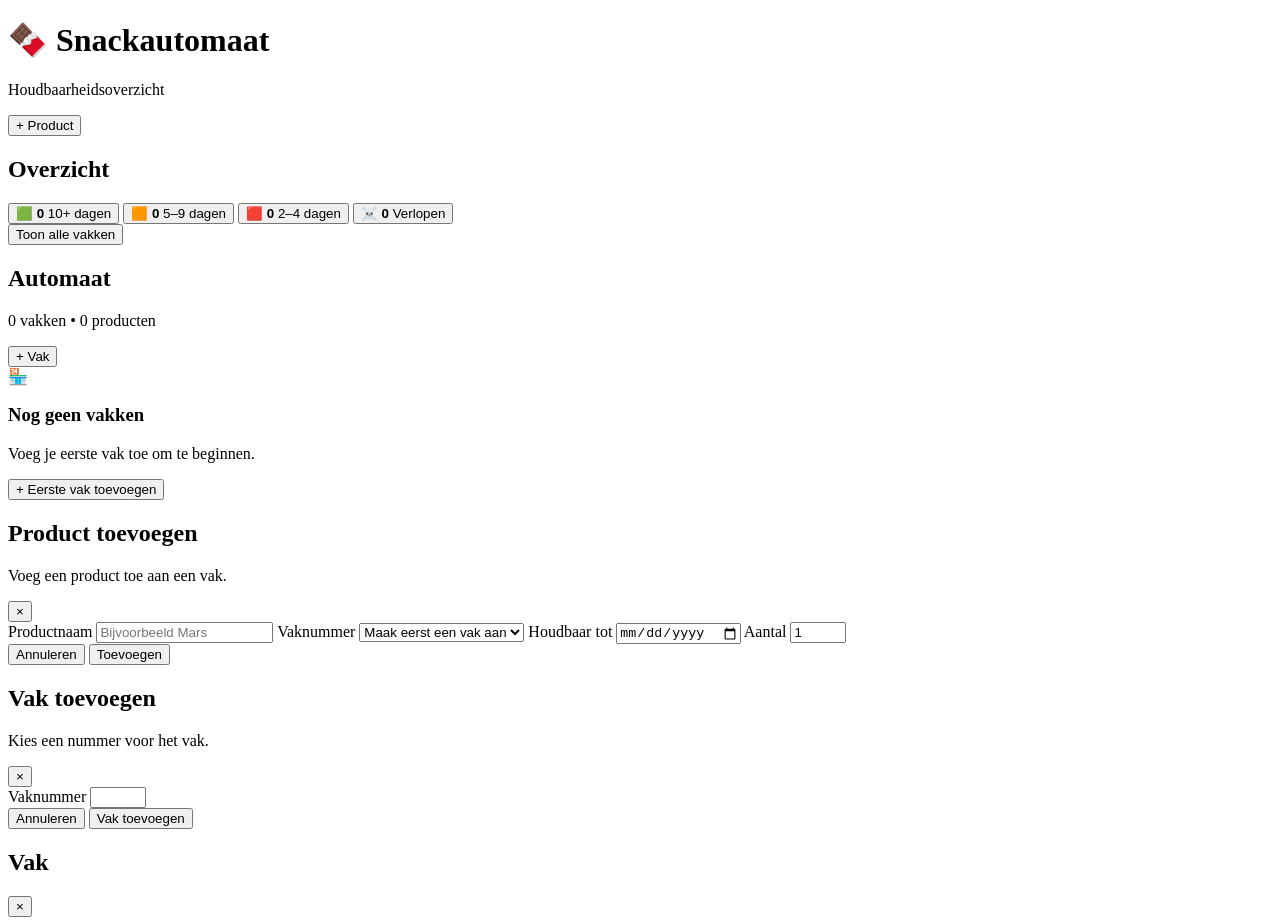
==== snackautomaat/index.html @ e858b06e "Rename index.html to snackautomaat/index.html" ====
<!DOCTYPE html>
<html lang="nl">
<head>
    <meta charset="UTF-8">
    <meta name="viewport" content="width=device-width, initial-scale=1.0">

    <title>Snackautomaat</title>

    <link rel="stylesheet" href="style.css">
    <link rel="manifest" href="manifest.json">

    <meta name="theme-color" content="#18202a">

    <meta name="mobile-web-app-capable" content="yes">
    <meta name="apple-mobile-web-app-capable" content="yes">
    <meta name="apple-mobile-web-app-status-bar-style" content="default">
    <meta name="apple-mobile-web-app-title" content="Snackautomaat">
    </head>

<body>

    <header class="topbar">
        <div>
            <h1>🍫 Snackautomaat</h1>
            <p>Houdbaarheidsoverzicht</p>
        </div>

        <button id="addProductButton" class="primary-button">
            + Product
        </button>
    </header>


    <main>

        <!-- OVERZICHT -->
        <section class="overview">

            <h2>Overzicht</h2>

            <div class="status-grid">

                <button class="status-card green" data-filter="green">
                    <span class="status-icon">🟩</span>
                    <strong id="greenCount">0</strong>
                    <span>10+ dagen</span>
                </button>

                <button class="status-card orange" data-filter="orange">
                    <span class="status-icon">🟧</span>
                    <strong id="orangeCount">0</strong>
                    <span>5–9 dagen</span>
                </button>

                <button class="status-card red" data-filter="red">
                    <span class="status-icon">🟥</span>
                    <strong id="redCount">0</strong>
                    <span>2–4 dagen</span>
                </button>

                <button class="status-card expired" data-filter="expired">
                    <span class="status-icon">☠️</span>
                    <strong id="expiredCount">0</strong>
                    <span>Verlopen</span>
                </button>

            </div>

            <button id="clearFilterButton" class="filter-button hidden">
                Toon alle vakken
            </button>

        </section>


        <!-- VAKKEN -->
        <section class="machine-section">

            <div class="section-title">
                <div>
                    <h2>Automaat</h2>
                    <p id="machineSummary">0 vakken</p>
                </div>

                <button id="addSlotButton" class="secondary-button">
                    + Vak
                </button>
            </div>

            <div id="slotsContainer" class="slots-container"></div>

            <div id="emptyState" class="empty-state">
                <div class="empty-icon">🏪</div>
                <h3>Nog geen vakken</h3>
                <p>Voeg je eerste vak toe om te beginnen.</p>

                <button id="emptyAddSlotButton" class="primary-button">
                    + Eerste vak toevoegen
                </button>
            </div>

        </section>

    </main>


    <!-- PRODUCT TOEVOEGEN -->
    <div id="productModal" class="modal hidden">

        <div class="modal-content">

            <div class="modal-header">
                <div>
                    <h2>Product toevoegen</h2>
                    <p>Voeg een product toe aan een vak.</p>
                </div>

                <button class="close-button" data-close="productModal">
                    ×
                </button>
            </div>

            <form id="productForm">

                <label>
                    Productnaam
                    <input
                        id="productName"
                        type="text"
                        placeholder="Bijvoorbeeld Mars"
                        required
                    >
                </label>

                <label>
                    Vaknummer
                    <select id="productSlot" required></select>
                </label>

                <label>
                    Houdbaar tot
                    <input
                        id="productDate"
                        type="date"
                        required
                    >
                </label>

                <label>
                    Aantal
                    <input
                        id="productAmount"
                        type="number"
                        min="1"
                        max="100"
                        value="1"
                        required
                    >
                </label>

                <div class="form-actions">
                    <button
                        type="button"
                        class="secondary-button"
                        data-close="productModal"
                    >
                        Annuleren
                    </button>

                    <button type="submit" class="primary-button">
                        Toevoegen
                    </button>
                </div>

            </form>

        </div>

    </div>


    <!-- VAK TOEVOEGEN -->
    <div id="slotModal" class="modal hidden">

        <div class="modal-content small-modal">

            <div class="modal-header">
                <div>
                    <h2>Vak toevoegen</h2>
                    <p>Kies een nummer voor het vak.</p>
                </div>

                <button class="close-button" data-close="slotModal">
                    ×
                </button>
            </div>

            <form id="slotForm">

                <label>
                    Vaknummer
                    <input
                        id="slotNumber"
                        type="number"
                        min="1"
                        max="999"
                        required
                    >
                </label>

                <div class="form-actions">

                    <button
                        type="button"
                        class="secondary-button"
                        data-close="slotModal"
                    >
                        Annuleren
                    </button>

                    <button type="submit" class="primary-button">
                        Vak toevoegen
                    </button>

                </div>

            </form>

        </div>

    </div>


    <!-- VAK DETAILS -->
    <div id="slotDetailsModal" class="modal hidden">

        <div class="modal-content">

            <div class="modal-header">

                <div>
                    <h2 id="detailsTitle">Vak</h2>
                    <p id="detailsSubtitle"></p>
                </div>

                <button class="close-button" data-close="slotDetailsModal">
                    ×
                </button>

            </div>

            <div id="slotDetailsContent"></div>

        </div>

    </div>


    <script src="app.js"></script>
    <script>
        if ("serviceWorker" in navigator) {
            window.addEventListener("load", () => {
                navigator.serviceWorker.register(
                    "./service-worker.js"
                );
            });
        }
</script>
</body>
</html>
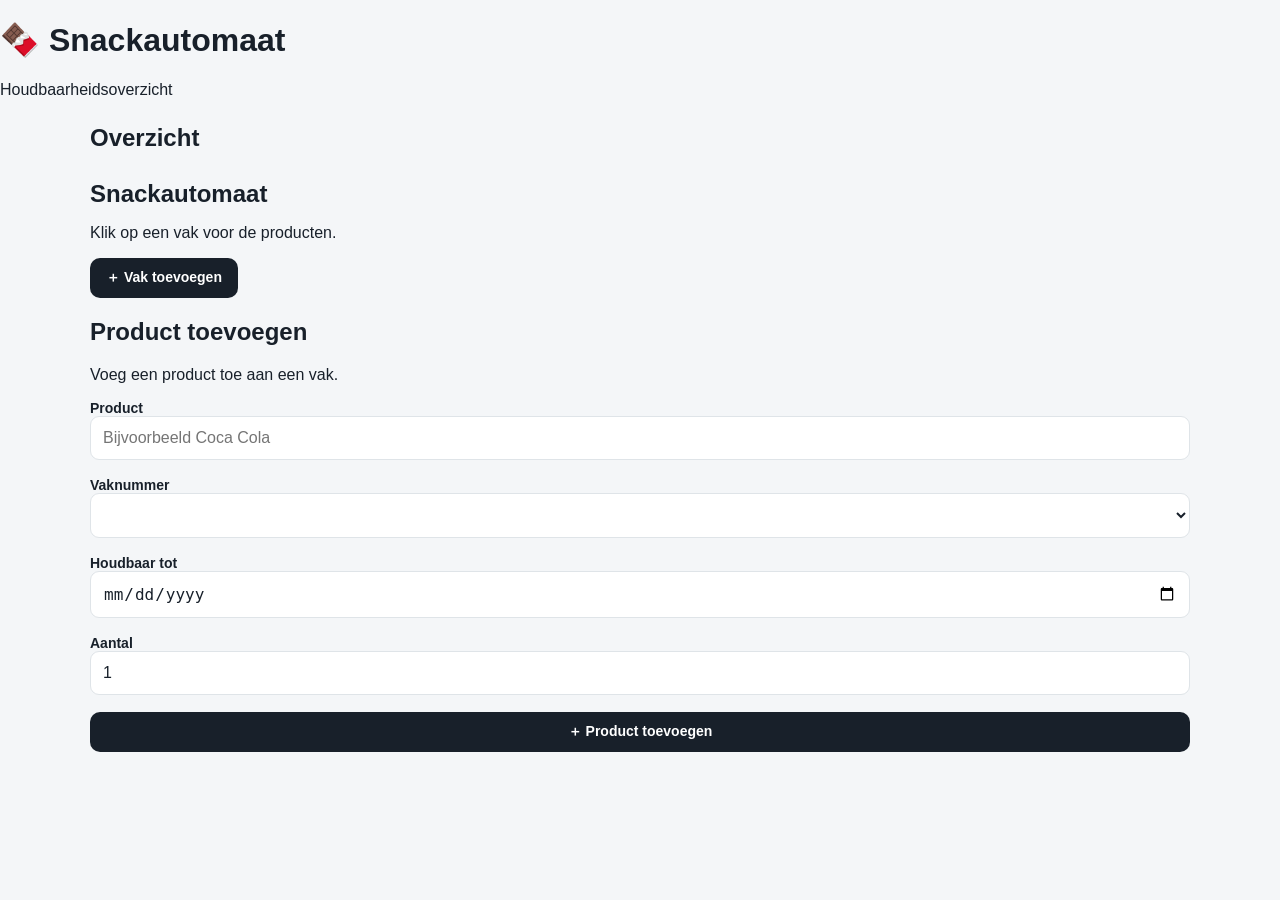
==== commit 529524e0: "Refactor HTML structure and improve comments" ====
--- a/snackautomaat/index.html
+++ b/snackautomaat/index.html
@@ -2,269 +2,266 @@
 <html lang="nl">
 <head>
     <meta charset="UTF-8">
-    <meta name="viewport" content="width=device-width, initial-scale=1.0">
+
+    <meta
+        name="viewport"
+        content="width=device-width, initial-scale=1.0"
+    >
 
     <title>Snackautomaat</title>
 
-    <link rel="stylesheet" href="style.css">
-    <link rel="manifest" href="manifest.json">
-
+    <!-- CSS uit dezelfde map -->
+    <link rel="stylesheet" href="./style.css">
+
+    <!-- PWA manifest uit dezelfde map -->
+    <link rel="manifest" href="./manifest.json">
+
+    <!-- PWA instellingen -->
     <meta name="theme-color" content="#18202a">
 
-    <meta name="mobile-web-app-capable" content="yes">
-    <meta name="apple-mobile-web-app-capable" content="yes">
-    <meta name="apple-mobile-web-app-status-bar-style" content="default">
-    <meta name="apple-mobile-web-app-title" content="Snackautomaat">
-    </head>
+    <meta
+        name="mobile-web-app-capable"
+        content="yes"
+    >
+
+    <meta
+        name="apple-mobile-web-app-capable"
+        content="yes"
+    >
+
+    <meta
+        name="apple-mobile-web-app-status-bar-style"
+        content="default"
+    >
+
+    <meta
+        name="apple-mobile-web-app-title"
+        content="Snackautomaat"
+    >
+</head>
 
 <body>
 
-    <header class="topbar">
+    <header class="app-header">
         <div>
             <h1>🍫 Snackautomaat</h1>
             <p>Houdbaarheidsoverzicht</p>
         </div>
-
-        <button id="addProductButton" class="primary-button">
-            + Product
-        </button>
     </header>
 
 
     <main>
 
-        <!-- OVERZICHT -->
-        <section class="overview">
+        <!-- Overzicht -->
+        <section class="overview-section">
 
             <h2>Overzicht</h2>
 
-            <div class="status-grid">
-
-                <button class="status-card green" data-filter="green">
-                    <span class="status-icon">🟩</span>
-                    <strong id="greenCount">0</strong>
-                    <span>10+ dagen</span>
+            <div
+                id="statusOverview"
+                class="status-overview"
+            ></div>
+
+        </section>
+
+
+        <!-- Automaat -->
+        <section class="machine-section">
+
+            <div class="section-header">
+
+                <div>
+                    <h2>Snackautomaat</h2>
+
+                    <p>
+                        Klik op een vak voor de producten.
+                    </p>
+                </div>
+
+                <button
+                    id="addSlotButton"
+                    class="primary-button"
+                    type="button"
+                >
+                    ＋ Vak toevoegen
                 </button>
 
-                <button class="status-card orange" data-filter="orange">
-                    <span class="status-icon">🟧</span>
-                    <strong id="orangeCount">0</strong>
-                    <span>5–9 dagen</span>
-                </button>
-
-                <button class="status-card red" data-filter="red">
-                    <span class="status-icon">🟥</span>
-                    <strong id="redCount">0</strong>
-                    <span>2–4 dagen</span>
-                </button>
-
-                <button class="status-card expired" data-filter="expired">
-                    <span class="status-icon">☠️</span>
-                    <strong id="expiredCount">0</strong>
-                    <span>Verlopen</span>
-                </button>
-
             </div>
 
-            <button id="clearFilterButton" class="filter-button hidden">
-                Toon alle vakken
-            </button>
+
+            <div
+                id="slotsContainer"
+                class="slots-container"
+            ></div>
 
         </section>
 
 
-        <!-- VAKKEN -->
-        <section class="machine-section">
-
-            <div class="section-title">
-                <div>
-                    <h2>Automaat</h2>
-                    <p id="machineSummary">0 vakken</p>
-                </div>
-
-                <button id="addSlotButton" class="secondary-button">
-                    + Vak
-                </button>
-            </div>
-
-            <div id="slotsContainer" class="slots-container"></div>
-
-            <div id="emptyState" class="empty-state">
-                <div class="empty-icon">🏪</div>
-                <h3>Nog geen vakken</h3>
-                <p>Voeg je eerste vak toe om te beginnen.</p>
-
-                <button id="emptyAddSlotButton" class="primary-button">
-                    + Eerste vak toevoegen
-                </button>
-            </div>
-
-        </section>
-
-    </main>
-
-
-    <!-- PRODUCT TOEVOEGEN -->
-    <div id="productModal" class="modal hidden">
-
-        <div class="modal-content">
-
-            <div class="modal-header">
+        <!-- Product toevoegen -->
+        <section class="add-product-section">
+
+            <div class="section-header">
+
                 <div>
                     <h2>Product toevoegen</h2>
-                    <p>Voeg een product toe aan een vak.</p>
-                </div>
-
-                <button class="close-button" data-close="productModal">
-                    ×
-                </button>
+
+                    <p>
+                        Voeg een product toe aan een vak.
+                    </p>
+                </div>
+
             </div>
 
+
             <form id="productForm">
 
-                <label>
-                    Productnaam
+                <div class="form-group">
+
+                    <label for="productName">
+                        Product
+                    </label>
+
                     <input
                         id="productName"
                         type="text"
-                        placeholder="Bijvoorbeeld Mars"
+                        placeholder="Bijvoorbeeld Coca Cola"
                         required
                     >
-                </label>
-
-                <label>
-                    Vaknummer
-                    <select id="productSlot" required></select>
-                </label>
-
-                <label>
-                    Houdbaar tot
+
+                </div>
+
+
+                <div class="form-group">
+
+                    <label for="productSlot">
+                        Vaknummer
+                    </label>
+
+                    <select
+                        id="productSlot"
+                        required
+                    ></select>
+
+                </div>
+
+
+                <div class="form-group">
+
+                    <label for="productDate">
+                        Houdbaar tot
+                    </label>
+
                     <input
                         id="productDate"
                         type="date"
                         required
                     >
-                </label>
-
-                <label>
-                    Aantal
+
+                </div>
+
+
+                <div class="form-group">
+
+                    <label for="productAmount">
+                        Aantal
+                    </label>
+
                     <input
                         id="productAmount"
                         type="number"
                         min="1"
-                        max="100"
                         value="1"
                         required
                     >
-                </label>
-
-                <div class="form-actions">
-                    <button
-                        type="button"
-                        class="secondary-button"
-                        data-close="productModal"
-                    >
-                        Annuleren
-                    </button>
-
-                    <button type="submit" class="primary-button">
-                        Toevoegen
-                    </button>
-                </div>
+
+                </div>
+
+
+                <button
+                    type="submit"
+                    class="primary-button"
+                >
+                    ＋ Product toevoegen
+                </button>
 
             </form>
 
+        </section>
+
+    </main>
+
+
+    <!-- Productdetails -->
+    <div
+        id="detailsModal"
+        class="modal hidden"
+    >
+
+        <div class="modal-content">
+
+            <div class="modal-header">
+
+                <h2 id="modalTitle">
+                    Producten
+                </h2>
+
+                <button
+                    id="closeModalButton"
+                    class="close-button"
+                    type="button"
+                    aria-label="Sluiten"
+                >
+                    ✕
+                </button>
+
+            </div>
+
+
+            <div
+                id="modalProducts"
+                class="modal-products"
+            ></div>
+
         </div>
 
     </div>
 
 
-    <!-- VAK TOEVOEGEN -->
-    <div id="slotModal" class="modal hidden">
-
-        <div class="modal-content small-modal">
-
-            <div class="modal-header">
-                <div>
-                    <h2>Vak toevoegen</h2>
-                    <p>Kies een nummer voor het vak.</p>
-                </div>
-
-                <button class="close-button" data-close="slotModal">
-                    ×
-                </button>
-            </div>
-
-            <form id="slotForm">
-
-                <label>
-                    Vaknummer
-                    <input
-                        id="slotNumber"
-                        type="number"
-                        min="1"
-                        max="999"
-                        required
-                    >
-                </label>
-
-                <div class="form-actions">
-
-                    <button
-                        type="button"
-                        class="secondary-button"
-                        data-close="slotModal"
-                    >
-                        Annuleren
-                    </button>
-
-                    <button type="submit" class="primary-button">
-                        Vak toevoegen
-                    </button>
-
-                </div>
-
-            </form>
-
-        </div>
-
-    </div>
-
-
-    <!-- VAK DETAILS -->
-    <div id="slotDetailsModal" class="modal hidden">
-
-        <div class="modal-content">
-
-            <div class="modal-header">
-
-                <div>
-                    <h2 id="detailsTitle">Vak</h2>
-                    <p id="detailsSubtitle"></p>
-                </div>
-
-                <button class="close-button" data-close="slotDetailsModal">
-                    ×
-                </button>
-
-            </div>
-
-            <div id="slotDetailsContent"></div>
-
-        </div>
-
-    </div>
-
-
-    <script src="app.js"></script>
+    <!-- JavaScript uit dezelfde map -->
+    <script src="./app.js"></script>
+
+
+    <!-- PWA Service Worker uit dezelfde map -->
     <script>
         if ("serviceWorker" in navigator) {
+
             window.addEventListener("load", () => {
-                navigator.serviceWorker.register(
-                    "./service-worker.js"
-                );
+
+                navigator.serviceWorker
+                    .register("./service-worker.js", {
+                        scope: "./"
+                    })
+                    .then(registration => {
+
+                        console.log(
+                            "Service worker geladen:",
+                            registration.scope
+                        );
+
+                    })
+                    .catch(error => {
+
+                        console.error(
+                            "Service worker fout:",
+                            error
+                        );
+
+                    });
+
             });
+
         }
-</script>
+    </script>
+
 </body>
 </html>
--- a/snackautomaat/style.css
+++ b/snackautomaat/style.css
@@ -0,0 +1,725 @@
+* {
+    box-sizing: border-box;
+}
+
+:root {
+    --background: #f4f6f8;
+    --card: #ffffff;
+    --text: #18202a;
+    --muted: #687380;
+    --border: #dfe4e8;
+
+    --green: #25a244;
+    --green-light: #d9f7df;
+
+    --orange: #f59f00;
+    --orange-light: #fff0c2;
+
+    --red: #e03131;
+    --red-light: #ffdada;
+
+    --shadow: 0 5px 20px rgba(0, 0, 0, 0.07);
+}
+
+body {
+    margin: 0;
+    background: var(--background);
+    color: var(--text);
+
+    font-family:
+        Arial,
+        Helvetica,
+        sans-serif;
+}
+
+
+/* =========================
+   TOPBAR
+========================= */
+
+.topbar {
+    background: white;
+
+    padding:
+        18px
+        max(20px, calc((100vw - 1100px) / 2));
+
+    display: flex;
+    align-items: center;
+    justify-content: space-between;
+
+    border-bottom: 1px solid var(--border);
+
+    position: sticky;
+    top: 0;
+
+    z-index: 50;
+}
+
+.topbar h1 {
+    margin: 0;
+
+    font-size: 24px;
+}
+
+.topbar p {
+    margin: 4px 0 0;
+
+    color: var(--muted);
+}
+
+
+/* =========================
+   MAIN
+========================= */
+
+main {
+    width: min(1100px, calc(100% - 32px));
+
+    margin: 25px auto 60px;
+}
+
+
+/* =========================
+   BUTTONS
+========================= */
+
+button {
+    font-family: inherit;
+
+    cursor: pointer;
+}
+
+.primary-button,
+.secondary-button,
+.filter-button {
+    border: none;
+
+    border-radius: 10px;
+
+    padding: 11px 16px;
+
+    font-size: 14px;
+    font-weight: 700;
+
+    transition:
+        transform 0.15s,
+        opacity 0.15s;
+}
+
+.primary-button {
+    background: #18202a;
+    color: white;
+}
+
+.secondary-button {
+    background: #edf0f2;
+    color: #18202a;
+}
+
+.filter-button {
+    margin-top: 15px;
+
+    background: #18202a;
+    color: white;
+}
+
+button:hover {
+    opacity: 0.85;
+}
+
+button:active {
+    transform: scale(0.97);
+}
+
+.hidden {
+    display: none !important;
+}
+
+
+/* =========================
+   OVERVIEW
+========================= */
+
+.overview {
+    background: var(--card);
+
+    border: 1px solid var(--border);
+
+    border-radius: 16px;
+
+    padding: 20px;
+
+    box-shadow: var(--shadow);
+}
+
+.overview h2,
+.machine-section h2 {
+    margin: 0 0 15px;
+}
+
+.status-grid {
+    display: grid;
+
+    grid-template-columns:
+        repeat(4, 1fr);
+
+    gap: 12px;
+}
+
+.status-card {
+    border: 2px solid transparent;
+
+    border-radius: 14px;
+
+    padding: 16px;
+
+    display: flex;
+    flex-direction: column;
+
+    align-items: center;
+
+    gap: 5px;
+
+    color: var(--text);
+}
+
+.status-card .status-icon {
+    font-size: 25px;
+}
+
+.status-card strong {
+    font-size: 26px;
+}
+
+.status-card span:last-child {
+    font-size: 12px;
+
+    color: var(--muted);
+}
+
+.status-card.green {
+    background: var(--green-light);
+}
+
+.status-card.orange {
+    background: var(--orange-light);
+}
+
+.status-card.red {
+    background: var(--red-light);
+}
+
+.status-card.expired {
+    background: #eeeeee;
+}
+
+
+/* =========================
+   MACHINE
+========================= */
+
+.machine-section {
+    margin-top: 28px;
+}
+
+.section-title {
+    display: flex;
+
+    justify-content: space-between;
+    align-items: center;
+
+    margin-bottom: 15px;
+}
+
+.section-title h2 {
+    margin: 0;
+}
+
+.section-title p {
+    margin: 4px 0 0;
+
+    color: var(--muted);
+
+    font-size: 14px;
+}
+
+
+/* =========================
+   SLOTS
+========================= */
+
+.slots-container {
+    display: grid;
+
+    grid-template-columns:
+        repeat(3, 1fr);
+
+    gap: 16px;
+}
+
+.slot {
+    background: var(--card);
+
+    border: 1px solid var(--border);
+
+    border-radius: 16px;
+
+    box-shadow: var(--shadow);
+
+    overflow: hidden;
+}
+
+.slot.filtered-out {
+    display: none;
+}
+
+.slot-header {
+    padding: 14px 15px 10px;
+
+    display: flex;
+
+    justify-content: space-between;
+
+    align-items: center;
+}
+
+.slot-title {
+    display: flex;
+
+    align-items: center;
+
+    gap: 8px;
+}
+
+.slot-number {
+    font-size: 18px;
+
+    font-weight: 800;
+}
+
+.slot-product-name {
+    color: var(--muted);
+
+    font-size: 13px;
+}
+
+.slot-actions {
+    display: flex;
+
+    gap: 5px;
+}
+
+.icon-button {
+    border: none;
+
+    background: transparent;
+
+    font-size: 18px;
+
+    width: 34px;
+    height: 34px;
+
+    border-radius: 8px;
+
+    display: flex;
+
+    align-items: center;
+    justify-content: center;
+}
+
+.icon-button:hover {
+    background: #edf0f2;
+}
+
+
+/* =========================
+   PRODUCTS IN SLOT
+========================= */
+
+.products {
+    padding: 8px 14px 15px;
+
+    display: flex;
+
+    flex-wrap: wrap;
+
+    gap: 7px;
+}
+
+.product-chip {
+    width: 42px;
+    height: 42px;
+
+    border-radius: 9px;
+
+    display: flex;
+
+    align-items: center;
+    justify-content: center;
+
+    font-size: 21px;
+
+    border: 2px solid rgba(0, 0, 0, 0.08);
+
+    position: relative;
+
+    cursor: pointer;
+}
+
+.product-chip.green {
+    background: var(--green-light);
+}
+
+.product-chip.orange {
+    background: var(--orange-light);
+}
+
+.product-chip.red {
+    background: var(--red-light);
+}
+
+.product-chip.expired {
+    background: #e5e5e5;
+}
+
+.product-chip:hover {
+    transform: translateY(-2px);
+}
+
+.product-chip small {
+    position: absolute;
+
+    bottom: -17px;
+
+    font-size: 9px;
+
+    color: var(--muted);
+
+    white-space: nowrap;
+}
+
+
+/* =========================
+   EMPTY SLOT
+========================= */
+
+.empty-slot {
+    padding: 5px 15px 18px;
+
+    color: var(--muted);
+
+    font-size: 13px;
+}
+
+.empty-slot button {
+    margin-top: 8px;
+}
+
+
+/* =========================
+   EMPTY STATE
+========================= */
+
+.empty-state {
+    background: white;
+
+    border: 2px dashed var(--border);
+
+    border-radius: 16px;
+
+    padding: 45px 20px;
+
+    text-align: center;
+
+    margin-top: 10px;
+}
+
+.empty-state .empty-icon {
+    font-size: 45px;
+}
+
+.empty-state h3 {
+    margin: 10px 0 5px;
+}
+
+.empty-state p {
+    color: var(--muted);
+
+    margin: 0 0 18px;
+}
+
+
+/* =========================
+   MODAL
+========================= */
+
+.modal {
+    position: fixed;
+
+    inset: 0;
+
+    background: rgba(0, 0, 0, 0.45);
+
+    display: flex;
+
+    align-items: center;
+    justify-content: center;
+
+    padding: 20px;
+
+    z-index: 100;
+}
+
+.modal-content {
+    width: min(520px, 100%);
+
+    max-height: 90vh;
+
+    overflow-y: auto;
+
+    background: white;
+
+    border-radius: 18px;
+
+    padding: 22px;
+
+    box-shadow: 0 20px 60px rgba(0, 0, 0, 0.2);
+}
+
+.small-modal {
+    width: min(400px, 100%);
+}
+
+.modal-header {
+    display: flex;
+
+    justify-content: space-between;
+
+    align-items: flex-start;
+
+    gap: 20px;
+
+    margin-bottom: 22px;
+}
+
+.modal-header h2 {
+    margin: 0;
+}
+
+.modal-header p {
+    color: var(--muted);
+
+    margin: 5px 0 0;
+
+    font-size: 14px;
+}
+
+.close-button {
+    border: none;
+
+    background: #edf0f2;
+
+    border-radius: 8px;
+
+    width: 34px;
+    height: 34px;
+
+    font-size: 22px;
+
+    cursor: pointer;
+}
+
+
+/* =========================
+   FORMS
+========================= */
+
+form {
+    display: flex;
+
+    flex-direction: column;
+
+    gap: 17px;
+}
+
+label {
+    display: flex;
+
+    flex-direction: column;
+
+    gap: 7px;
+
+    font-weight: 700;
+
+    font-size: 14px;
+}
+
+input,
+select {
+    width: 100%;
+
+    padding: 12px;
+
+    border: 1px solid var(--border);
+
+    border-radius: 9px;
+
+    background: white;
+
+    font-size: 16px;
+
+    color: var(--text);
+}
+
+input:focus,
+select:focus {
+    outline: 2px solid #b8c1ca;
+
+    border-color: #8d99a5;
+}
+
+.form-actions {
+    display: flex;
+
+    justify-content: flex-end;
+
+    gap: 10px;
+
+    margin-top: 5px;
+}
+
+
+/* =========================
+   DETAILS
+========================= */
+
+.detail-product {
+    display: flex;
+
+    align-items: center;
+
+    justify-content: space-between;
+
+    padding: 12px;
+
+    border: 1px solid var(--border);
+
+    border-radius: 10px;
+
+    margin-bottom: 8px;
+}
+
+.detail-left {
+    display: flex;
+
+    align-items: center;
+
+    gap: 10px;
+}
+
+.detail-color {
+    font-size: 20px;
+}
+
+.detail-date {
+    color: var(--muted);
+
+    font-size: 13px;
+}
+
+.delete-product {
+    border: none;
+
+    background: #ffe2e2;
+
+    border-radius: 8px;
+
+    padding: 7px 9px;
+
+    cursor: pointer;
+}
+
+.details-warning {
+    padding: 12px;
+
+    background: #fff5d8;
+
+    border-radius: 10px;
+
+    margin-bottom: 15px;
+
+    font-size: 14px;
+}
+
+
+/* =========================
+   MOBILE
+========================= */
+
+@media (max-width: 800px) {
+
+    .status-grid {
+        grid-template-columns:
+            repeat(2, 1fr);
+    }
+
+    .slots-container {
+        grid-template-columns:
+            repeat(2, 1fr);
+    }
+}
+
+
+@media (max-width: 550px) {
+
+    .topbar {
+        padding:
+            14px 16px;
+    }
+
+    .topbar h1 {
+        font-size: 20px;
+    }
+
+    .topbar p {
+        font-size: 12px;
+    }
+
+    .topbar .primary-button {
+        padding: 9px 11px;
+
+        font-size: 13px;
+    }
+
+    main {
+        width: calc(100% - 20px);
+
+        margin-top: 15px;
+    }
+
+    .overview {
+        padding: 15px;
+    }
+
+    .status-card {
+        padding: 13px 8px;
+    }
+
+    .status-card strong {
+        font-size: 23px;
+    }
+
+    .slots-container {
+        grid-template-columns:
+            1fr;
+    }
+
+    .section-title {
+        align-items: center;
+    }
+
+    .slot {
+        width: 100%;
+    }
+}
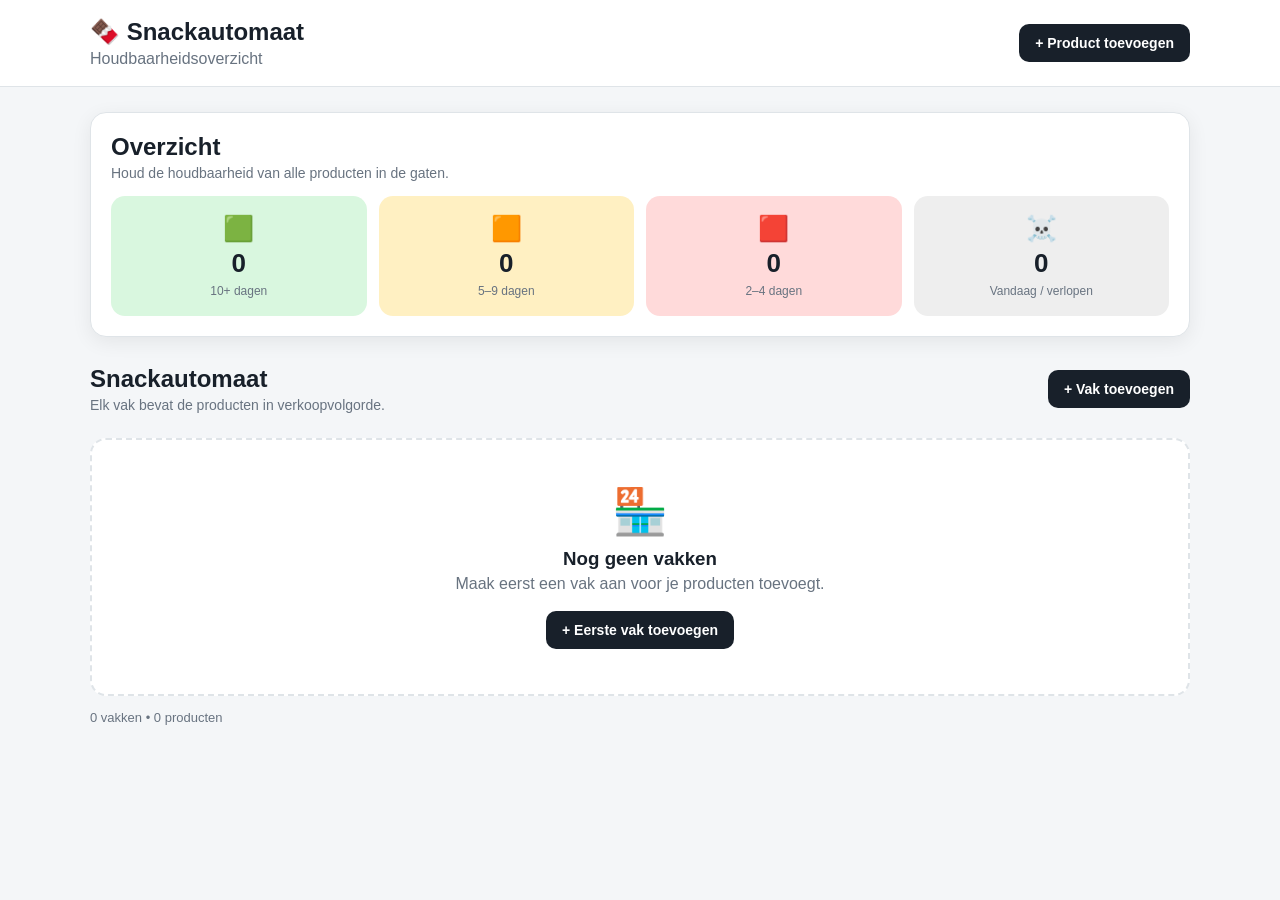
==== commit cf32906e: "Update index.html" ====
--- a/snackautomaat/index.html
+++ b/snackautomaat/index.html
@@ -10,13 +10,12 @@
 
     <title>Snackautomaat</title>
 
-    <!-- CSS uit dezelfde map -->
+    <!-- Styling -->
     <link rel="stylesheet" href="./style.css">
 
-    <!-- PWA manifest uit dezelfde map -->
+    <!-- PWA -->
     <link rel="manifest" href="./manifest.json">
 
-    <!-- PWA instellingen -->
     <meta name="theme-color" content="#18202a">
 
     <meta
@@ -40,50 +39,181 @@
     >
 </head>
 
+
 <body>
 
-    <header class="app-header">
+    <!-- =========================
+         TOPBAR
+    ========================== -->
+
+    <header class="topbar">
+
         <div>
             <h1>🍫 Snackautomaat</h1>
-            <p>Houdbaarheidsoverzicht</p>
+
+            <p>
+                Houdbaarheidsoverzicht
+            </p>
         </div>
+
+        <button
+            id="addProductButton"
+            class="primary-button"
+            type="button"
+        >
+            + Product toevoegen
+        </button>
+
     </header>
 
 
     <main>
 
-        <!-- Overzicht -->
-        <section class="overview-section">
-
-            <h2>Overzicht</h2>
-
-            <div
-                id="statusOverview"
-                class="status-overview"
-            ></div>
+        <!-- =========================
+             OVERZICHT
+        ========================== -->
+
+        <section class="overview">
+
+            <div class="section-title">
+
+                <div>
+                    <h2>Overzicht</h2>
+
+                    <p>
+                        Houd de houdbaarheid van alle producten in de gaten.
+                    </p>
+                </div>
+
+            </div>
+
+
+            <div class="status-grid">
+
+                <button
+                    class="status-card green"
+                    data-filter="green"
+                    type="button"
+                >
+
+                    <span class="status-icon">
+                        🟩
+                    </span>
+
+                    <strong id="greenCount">
+                        0
+                    </strong>
+
+                    <span>
+                        10+ dagen
+                    </span>
+
+                </button>
+
+
+                <button
+                    class="status-card orange"
+                    data-filter="orange"
+                    type="button"
+                >
+
+                    <span class="status-icon">
+                        🟧
+                    </span>
+
+                    <strong id="orangeCount">
+                        0
+                    </strong>
+
+                    <span>
+                        5–9 dagen
+                    </span>
+
+                </button>
+
+
+                <button
+                    class="status-card red"
+                    data-filter="red"
+                    type="button"
+                >
+
+                    <span class="status-icon">
+                        🟥
+                    </span>
+
+                    <strong id="redCount">
+                        0
+                    </strong>
+
+                    <span>
+                        2–4 dagen
+                    </span>
+
+                </button>
+
+
+                <button
+                    class="status-card expired"
+                    data-filter="expired"
+                    type="button"
+                >
+
+                    <span class="status-icon">
+                        ☠️
+                    </span>
+
+                    <strong id="expiredCount">
+                        0
+                    </strong>
+
+                    <span>
+                        Vandaag / verlopen
+                    </span>
+
+                </button>
+
+            </div>
+
+
+            <button
+                id="clearFilterButton"
+                class="filter-button hidden"
+                type="button"
+            >
+                Toon alle vakken
+            </button>
 
         </section>
 
 
-        <!-- Automaat -->
+        <!-- =========================
+             SNACKAUTOMAAT
+        ========================== -->
+
         <section class="machine-section">
 
-            <div class="section-header">
+            <div class="section-title">
 
                 <div>
-                    <h2>Snackautomaat</h2>
+
+                    <h2>
+                        Snackautomaat
+                    </h2>
 
                     <p>
-                        Klik op een vak voor de producten.
+                        Elk vak bevat de producten in verkoopvolgorde.
                     </p>
-                </div>
+
+                </div>
+
 
                 <button
                     id="addSlotButton"
                     class="primary-button"
                     type="button"
                 >
-                    ＋ Vak toevoegen
+                    + Vak toevoegen
                 </button>
 
             </div>
@@ -94,32 +224,95 @@
                 class="slots-container"
             ></div>
 
+
+            <!-- Lege automaat -->
+
+            <div
+                id="emptyState"
+                class="empty-state"
+            >
+
+                <div class="empty-icon">
+                    🏪
+                </div>
+
+                <h3>
+                    Nog geen vakken
+                </h3>
+
+                <p>
+                    Maak eerst een vak aan voor je producten toevoegt.
+                </p>
+
+                <button
+                    id="emptyAddSlotButton"
+                    class="primary-button"
+                    type="button"
+                >
+                    + Eerste vak toevoegen
+                </button>
+
+            </div>
+
+
+            <p
+                id="machineSummary"
+                style="
+                    color: var(--muted);
+                    font-size: 13px;
+                    margin-top: 14px;
+                "
+            >
+                0 vakken • 0 producten
+            </p>
+
         </section>
 
-
-        <!-- Product toevoegen -->
-        <section class="add-product-section">
-
-            <div class="section-header">
+    </main>
+
+
+    <!-- =========================
+         PRODUCT TOEVOEGEN MODAL
+    ========================== -->
+
+    <div
+        id="productModal"
+        class="modal hidden"
+    >
+
+        <div class="modal-content">
+
+            <div class="modal-header">
 
                 <div>
-                    <h2>Product toevoegen</h2>
+
+                    <h2>
+                        Product toevoegen
+                    </h2>
 
                     <p>
-                        Voeg een product toe aan een vak.
+                        Voeg één of meerdere producten toe aan een vak.
                     </p>
-                </div>
+
+                </div>
+
+
+                <button
+                    class="close-button"
+                    type="button"
+                    data-close="productModal"
+                    aria-label="Sluiten"
+                >
+                    ×
+                </button>
 
             </div>
 
 
             <form id="productForm">
 
-                <div class="form-group">
-
-                    <label for="productName">
-                        Product
-                    </label>
+                <label>
+                    Product
 
                     <input
                         id="productName"
@@ -127,44 +320,32 @@
                         placeholder="Bijvoorbeeld Coca Cola"
                         required
                     >
-
-                </div>
-
-
-                <div class="form-group">
-
-                    <label for="productSlot">
-                        Vaknummer
-                    </label>
+                </label>
+
+
+                <label>
+                    Vak
 
                     <select
                         id="productSlot"
                         required
                     ></select>
-
-                </div>
-
-
-                <div class="form-group">
-
-                    <label for="productDate">
-                        Houdbaar tot
-                    </label>
+                </label>
+
+
+                <label>
+                    Houdbaar tot
 
                     <input
                         id="productDate"
                         type="date"
                         required
                     >
-
-                </div>
-
-
-                <div class="form-group">
-
-                    <label for="productAmount">
-                        Aantal
-                    </label>
+                </label>
+
+
+                <label>
+                    Aantal
 
                     <input
                         id="productAmount"
@@ -173,53 +354,153 @@
                         value="1"
                         required
                     >
-
-                </div>
-
-
-                <button
-                    type="submit"
-                    class="primary-button"
-                >
-                    ＋ Product toevoegen
-                </button>
+                </label>
+
+
+                <div class="form-actions">
+
+                    <button
+                        type="button"
+                        class="secondary-button"
+                        data-close="productModal"
+                    >
+                        Annuleren
+                    </button>
+
+                    <button
+                        type="submit"
+                        class="primary-button"
+                    >
+                        Product toevoegen
+                    </button>
+
+                </div>
 
             </form>
 
-        </section>
-
-    </main>
-
-
-    <!-- Productdetails -->
+        </div>
+
+    </div>
+
+
+    <!-- =========================
+         VAK TOEVOEGEN MODAL
+    ========================== -->
+
     <div
-        id="detailsModal"
+        id="slotModal"
         class="modal hidden"
     >
 
+        <div class="modal-content small-modal">
+
+            <div class="modal-header">
+
+                <div>
+
+                    <h2>
+                        Vak toevoegen
+                    </h2>
+
+                    <p>
+                        Geef het vak een nummer.
+                    </p>
+
+                </div>
+
+
+                <button
+                    class="close-button"
+                    type="button"
+                    data-close="slotModal"
+                    aria-label="Sluiten"
+                >
+                    ×
+                </button>
+
+            </div>
+
+
+            <form id="slotForm">
+
+                <label>
+                    Vaknummer
+
+                    <input
+                        id="slotNumber"
+                        type="number"
+                        min="1"
+                        required
+                    >
+                </label>
+
+
+                <div class="form-actions">
+
+                    <button
+                        type="button"
+                        class="secondary-button"
+                        data-close="slotModal"
+                    >
+                        Annuleren
+                    </button>
+
+                    <button
+                        type="submit"
+                        class="primary-button"
+                    >
+                        Vak toevoegen
+                    </button>
+
+                </div>
+
+            </form>
+
+        </div>
+
+    </div>
+
+
+    <!-- =========================
+         VAK DETAILS MODAL
+    ========================== -->
+
+    <div
+        id="slotDetailsModal"
+        class="modal hidden"
+    >
+
         <div class="modal-content">
 
             <div class="modal-header">
 
-                <h2 id="modalTitle">
-                    Producten
-                </h2>
-
-                <button
-                    id="closeModalButton"
+                <div>
+
+                    <h2 id="detailsTitle">
+                        Vak
+                    </h2>
+
+                    <p id="detailsSubtitle">
+                        Producten
+                    </p>
+
+                </div>
+
+
+                <button
                     class="close-button"
                     type="button"
+                    data-close="slotDetailsModal"
                     aria-label="Sluiten"
                 >
-                    ✕
+                    ×
                 </button>
 
             </div>
 
 
             <div
-                id="modalProducts"
-                class="modal-products"
+                id="slotDetailsContent"
             ></div>
 
         </div>
@@ -227,40 +508,58 @@
     </div>
 
 
-    <!-- JavaScript uit dezelfde map -->
+    <!-- =========================
+         JAVASCRIPT
+    ========================== -->
+
     <script src="./app.js"></script>
 
 
-    <!-- PWA Service Worker uit dezelfde map -->
+    <!-- =========================
+         SERVICE WORKER
+    ========================== -->
+
     <script>
+
         if ("serviceWorker" in navigator) {
 
-            window.addEventListener("load", () => {
-
-                navigator.serviceWorker
-                    .register("./service-worker.js", {
-                        scope: "./"
-                    })
-                    .then(registration => {
-
-                        console.log(
-                            "Service worker geladen:",
-                            registration.scope
+            window.addEventListener(
+                "load",
+                () => {
+
+                    navigator.serviceWorker
+                        .register(
+                            "./service-worker.js",
+                            {
+                                scope: "./"
+                            }
+                        )
+                        .then(
+                            registration => {
+
+                                console.log(
+                                    "Service worker geladen:",
+                                    registration.scope
+                                );
+
+                            }
+                        )
+                        .catch(
+                            error => {
+
+                                console.error(
+                                    "Service worker fout:",
+                                    error
+                                );
+
+                            }
                         );
 
-                    })
-                    .catch(error => {
-
-                        console.error(
-                            "Service worker fout:",
-                            error
-                        );
-
-                    });
-
-            });
+                }
+            );
 
         }
+
     </script>
 
 </body>
